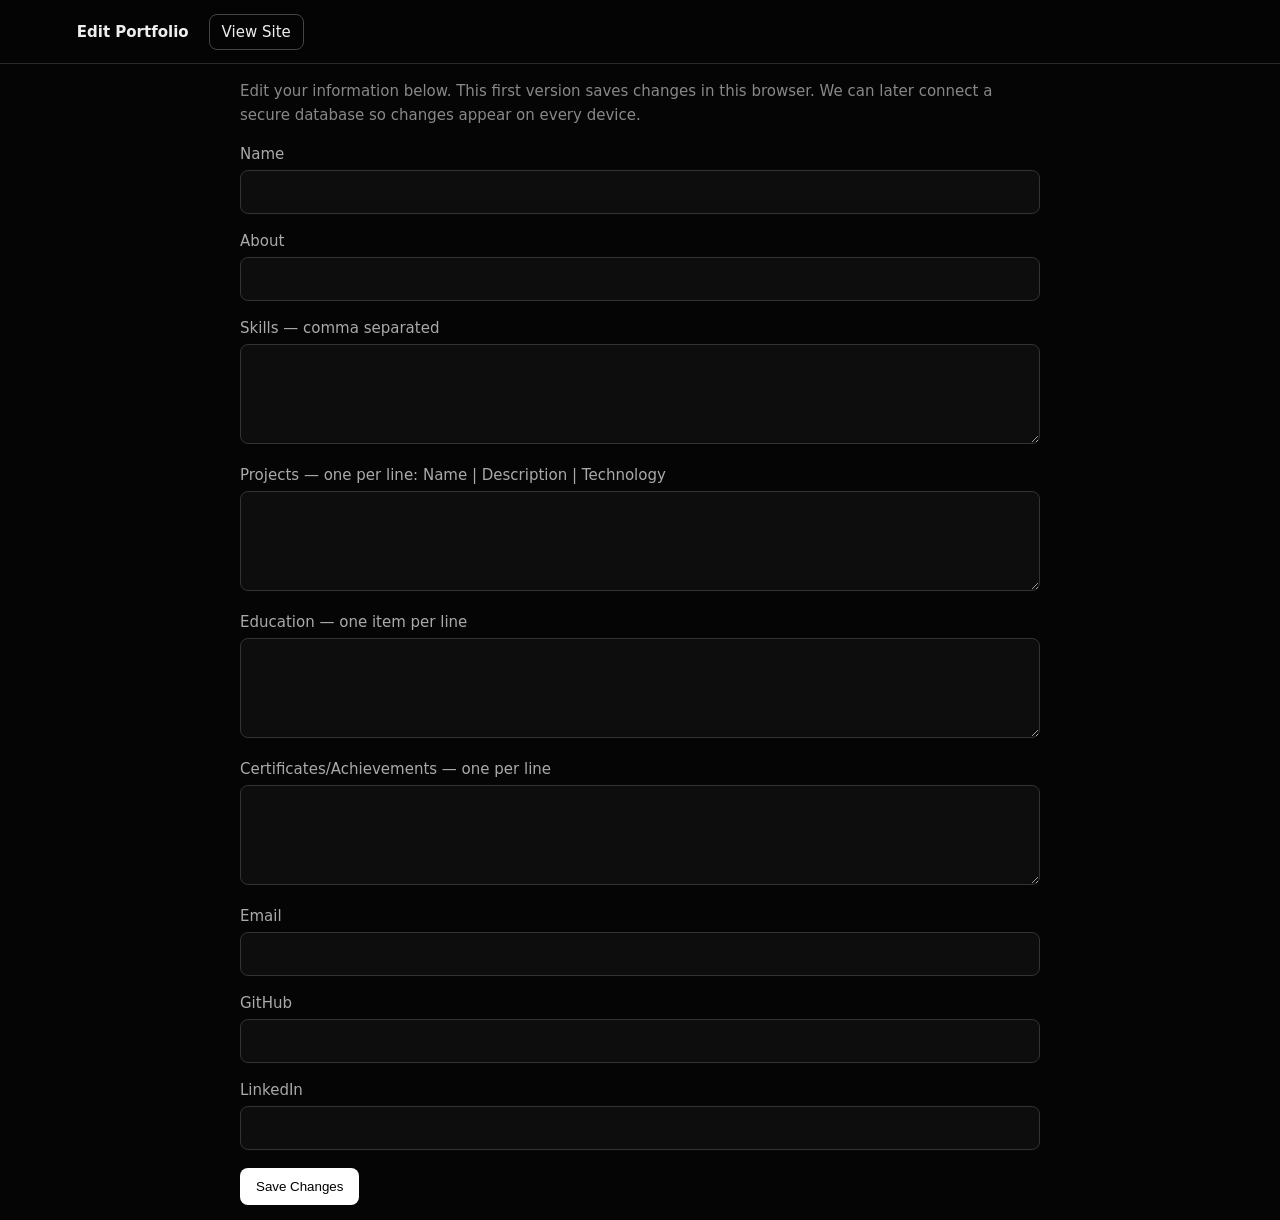
==== admin.html @ 05201a42 "Add files via upload" ====
<!doctype html><html><head><meta name="viewport" content="width=device-width,initial-scale=1"><title>Edit Portfolio</title><link rel="stylesheet" href="style.css"></head><body><header><b>Edit Portfolio</b><a class="edit" href="index.html">View Site</a></header><main class="editor"><p class="note">Edit your information below. This first version saves changes in this browser. We can later connect a secure database so changes appear on every device.</p><label>Name<input id="name"></label><label>About<input id="about"></label><label>Skills — comma separated<textarea id="skills"></textarea></label><label>Projects — one per line: Name | Description | Technology<textarea id="projects"></textarea></label><label>Education — one item per line<textarea id="education"></textarea></label><label>Certificates/Achievements — one per line<textarea id="cert"></textarea></label><label>Email<input id="email"></label><label>GitHub<input id="github"></label><label>LinkedIn<input id="linkedin"></label><button class="btn" onclick="save()">Save Changes</button><p id="saved"></p></main><script src="admin.js"></script></body></html>
---- style.css ----
*{box-sizing:border-box}body{margin:0;background:#050505;color:#eee;font:15px system-ui}a{color:inherit;text-decoration:none}header{height:64px;border-bottom:1px solid #292929;display:flex;align-items:center;gap:20px;padding:0 6%;position:sticky;top:0;background:#050505ee;z-index:2}nav{display:flex;gap:18px;flex:1;justify-content:center}nav a{color:#999}.edit{border:1px solid #444;border-radius:8px;padding:8px 12px}.hero,section{padding:70px 7%;border-bottom:1px solid #242424}.hero{min-height:400px;display:flex;flex-direction:column;justify-content:center}.hero h1{font-size:clamp(42px,7vw,76px);line-height:1;margin:15px 0}.hero p{color:#999;font-size:20px}small{color:#888;letter-spacing:.12em;font-weight:800}.grid{display:grid;grid-template-columns:repeat(auto-fit,minmax(220px,1fr));gap:12px}article{background:#0d0d0d;border:1px solid #292929;border-radius:12px;padding:20px}article p{color:#888}.tags{display:flex;flex-wrap:wrap;gap:8px}.tags span{border:1px solid #333;border-radius:7px;padding:7px 10px;color:#bbb}.btn{display:inline-block;background:#fff;color:#000;border:0;border-radius:8px;padding:11px 16px}.editor{max-width:800px;margin:auto}.editor label{display:block;color:#aaa;margin:18px 0}.editor input,.editor textarea{width:100%;margin-top:7px;padding:12px;border:1px solid #333;border-radius:8px;background:#0d0d0d;color:#fff;font:inherit}.editor textarea{min-height:100px}.note{color:#888;line-height:1.6}footer{text-align:center;color:#666;padding:30px}@media(max-width:750px){nav{display:none}.hero,section{padding-left:6%;padding-right:6%}}
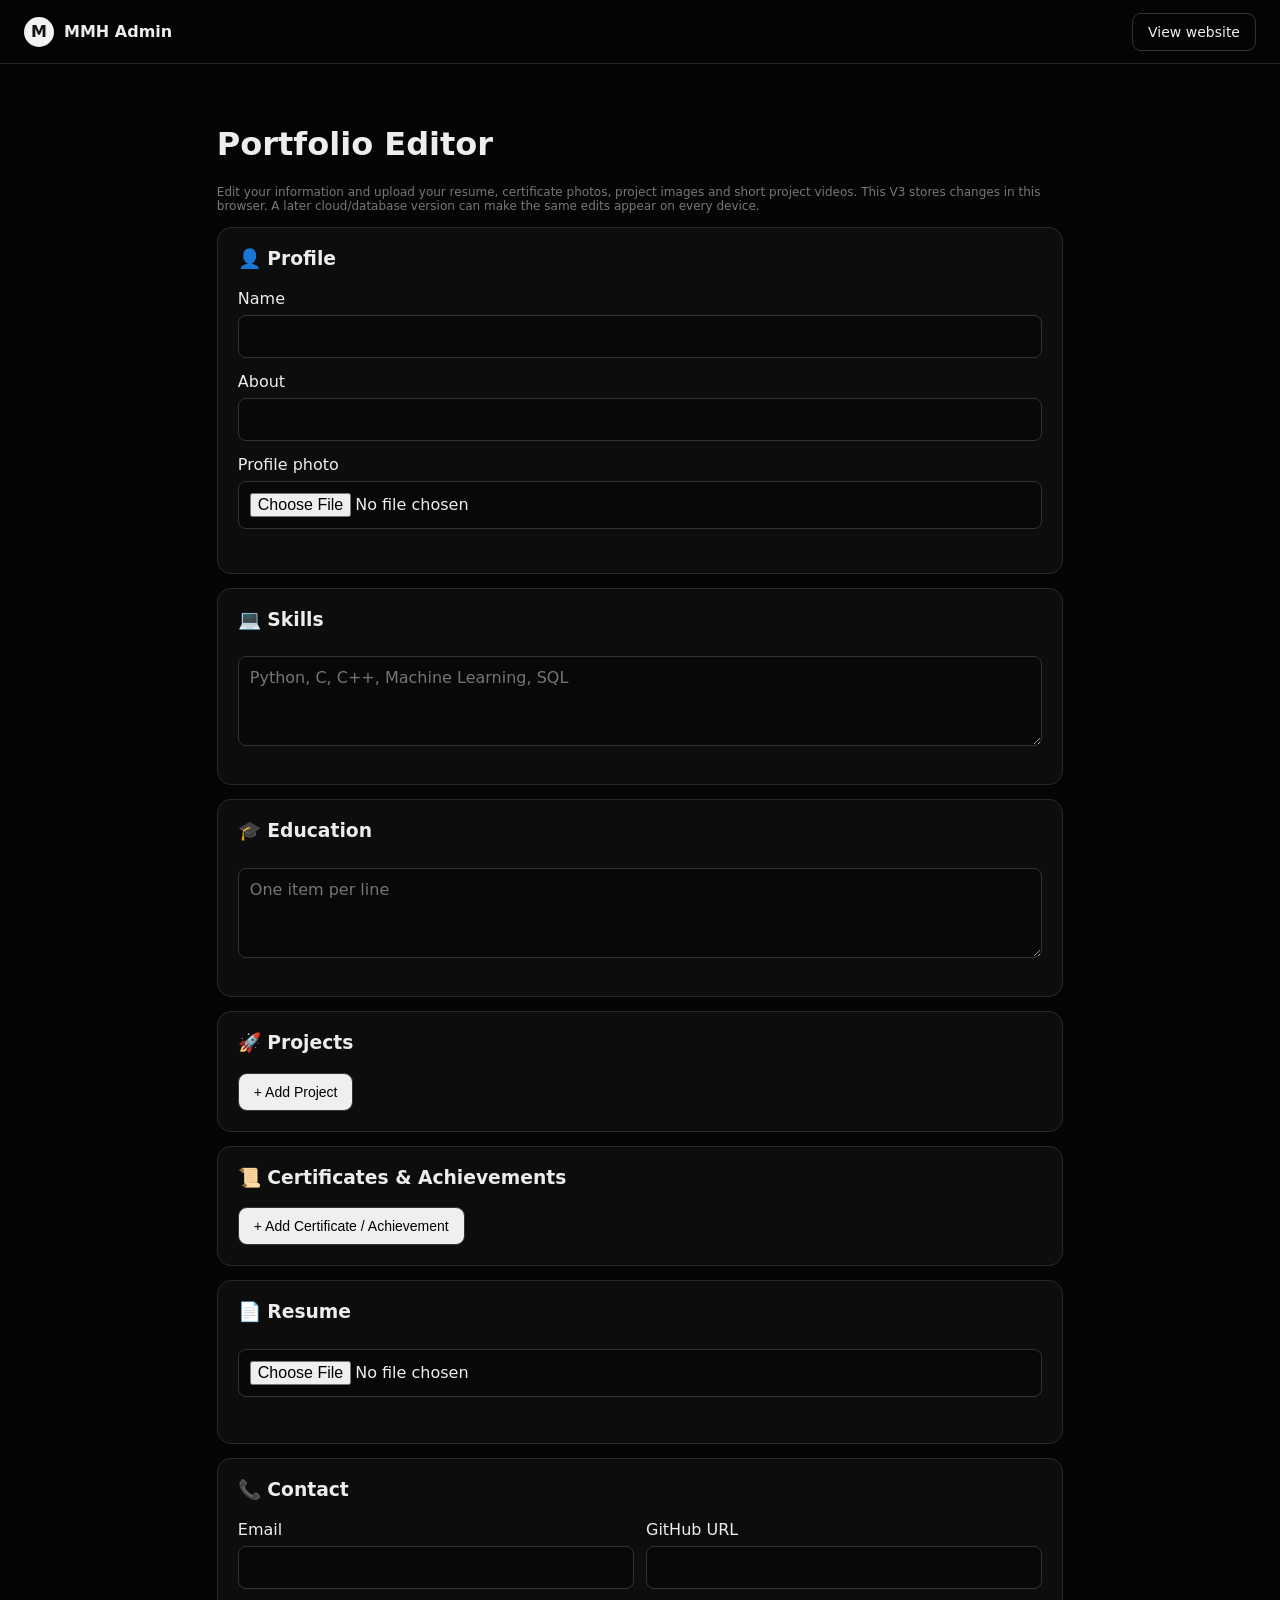
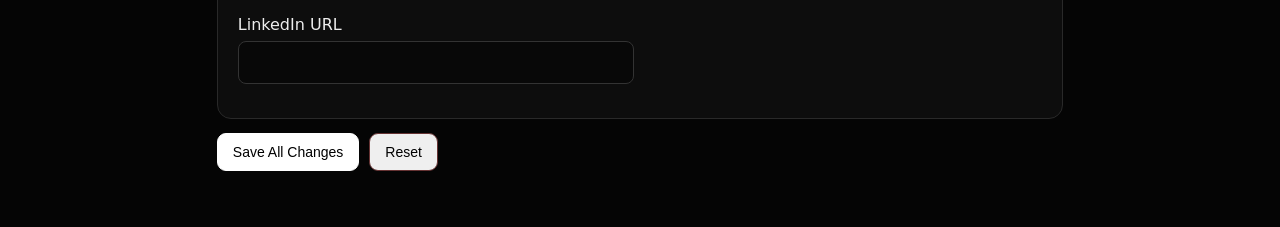
==== commit 30b962d3: "Add files via upload" ====
--- a/admin.html
+++ b/admin.html
@@ -1 +1,40 @@
-<!doctype html><html><head><meta name="viewport" content="width=device-width,initial-scale=1"><title>Edit Portfolio</title><link rel="stylesheet" href="style.css"></head><body><header><b>Edit Portfolio</b><a class="edit" href="index.html">View Site</a></header><main class="editor"><p class="note">Edit your information below. This first version saves changes in this browser. We can later connect a secure database so changes appear on every device.</p><label>Name<input id="name"></label><label>About<input id="about"></label><label>Skills — comma separated<textarea id="skills"></textarea></label><label>Projects — one per line: Name | Description | Technology<textarea id="projects"></textarea></label><label>Education — one item per line<textarea id="education"></textarea></label><label>Certificates/Achievements — one per line<textarea id="cert"></textarea></label><label>Email<input id="email"></label><label>GitHub<input id="github"></label><label>LinkedIn<input id="linkedin"></label><button class="btn" onclick="save()">Save Changes</button><p id="saved"></p></main><script src="admin.js"></script></body></html>+<!doctype html>
+<html lang="en">
+<head>
+<meta charset="utf-8"><meta name="viewport" content="width=device-width,initial-scale=1">
+<title>MMH — Admin Editor</title><link rel="stylesheet" href="style.css">
+<style>
+.admin-wrap{max-width:1000px;margin:auto;padding:40px 6%}.admin-box{border:1px solid #292929;background:#0d0d0d;border-radius:14px;padding:20px;margin:14px 0}
+.admin-box h3{margin-top:0}.admin-box input,.admin-box textarea,.admin-box select{width:100%;margin:7px 0 14px;padding:11px;border:1px solid #333;border-radius:8px;background:#080808;color:#eee;font:inherit}
+.admin-box textarea{min-height:90px}.row{display:grid;grid-template-columns:1fr 1fr;gap:12px}.actions{display:flex;gap:10px;flex-wrap:wrap}.danger{border-color:#633}.preview{max-width:180px;max-height:120px;border-radius:8px;margin:5px 0;display:block}.file-note{font-size:12px;color:#777}.saved{color:#6ee68c}.item{border-top:1px solid #282828;padding-top:15px;margin-top:15px}@media(max-width:700px){.row{grid-template-columns:1fr}}
+</style></head>
+<body>
+<header class="topbar"><div class="brand"><div class="avatar">M</div><strong>MMH Admin</strong></div><div class="top-actions"><a class="button" href="index.html">View website</a></div></header>
+<main class="admin-wrap">
+<h1>Portfolio Editor</h1>
+<p class="file-note">Edit your information and upload your resume, certificate photos, project images and short project videos. This V3 stores changes in this browser. A later cloud/database version can make the same edits appear on every device.</p>
+
+<div class="admin-box"><h3>👤 Profile</h3>
+<label>Name<input id="name"></label><label>About<input id="about"></label>
+<label>Profile photo <input id="profileFile" type="file" accept="image/*"></label><img id="profilePreview" class="preview"></div>
+
+<div class="admin-box"><h3>💻 Skills</h3><textarea id="skills" placeholder="Python, C, C++, Machine Learning, SQL"></textarea></div>
+
+<div class="admin-box"><h3>🎓 Education</h3><textarea id="education" placeholder="One item per line"></textarea></div>
+
+<div class="admin-box"><h3>🚀 Projects</h3>
+<div id="projectEditor"></div><button class="button" onclick="addProject()">+ Add Project</button></div>
+
+<div class="admin-box"><h3>📜 Certificates & Achievements</h3>
+<div id="certEditor"></div><button class="button" onclick="addCert()">+ Add Certificate / Achievement</button></div>
+
+<div class="admin-box"><h3>📄 Resume</h3>
+<input id="resumeFile" type="file" accept="application/pdf"><p id="resumeName" class="file-note"></p></div>
+
+<div class="admin-box"><h3>📞 Contact</h3>
+<div class="row"><label>Email<input id="email"></label><label>GitHub URL<input id="github"></label><label>LinkedIn URL<input id="linkedin"></label></div></div>
+
+<div class="actions"><button class="button primary" onclick="saveAll()">Save All Changes</button><button class="button danger" onclick="resetAll()">Reset</button></div>
+<p id="saved" class="saved"></p>
+</main>
+<script src="admin.js"></script></body></html>
--- a/style.css
+++ b/style.css
@@ -1 +1 @@
-*{box-sizing:border-box}body{margin:0;background:#050505;color:#eee;font:15px system-ui}a{color:inherit;text-decoration:none}header{height:64px;border-bottom:1px solid #292929;display:flex;align-items:center;gap:20px;padding:0 6%;position:sticky;top:0;background:#050505ee;z-index:2}nav{display:flex;gap:18px;flex:1;justify-content:center}nav a{color:#999}.edit{border:1px solid #444;border-radius:8px;padding:8px 12px}.hero,section{padding:70px 7%;border-bottom:1px solid #242424}.hero{min-height:400px;display:flex;flex-direction:column;justify-content:center}.hero h1{font-size:clamp(42px,7vw,76px);line-height:1;margin:15px 0}.hero p{color:#999;font-size:20px}small{color:#888;letter-spacing:.12em;font-weight:800}.grid{display:grid;grid-template-columns:repeat(auto-fit,minmax(220px,1fr));gap:12px}article{background:#0d0d0d;border:1px solid #292929;border-radius:12px;padding:20px}article p{color:#888}.tags{display:flex;flex-wrap:wrap;gap:8px}.tags span{border:1px solid #333;border-radius:7px;padding:7px 10px;color:#bbb}.btn{display:inline-block;background:#fff;color:#000;border:0;border-radius:8px;padding:11px 16px}.editor{max-width:800px;margin:auto}.editor label{display:block;color:#aaa;margin:18px 0}.editor input,.editor textarea{width:100%;margin-top:7px;padding:12px;border:1px solid #333;border-radius:8px;background:#0d0d0d;color:#fff;font:inherit}.editor textarea{min-height:100px}.note{color:#888;line-height:1.6}footer{text-align:center;color:#666;padding:30px}@media(max-width:750px){nav{display:none}.hero,section{padding-left:6%;padding-right:6%}}+*{box-sizing:border-box}html{scroll-behavior:smooth}body{margin:0;background:#050505;color:#ededed;font-family:Inter,ui-sans-serif,system-ui,-apple-system,BlinkMacSystemFont,"Segoe UI",sans-serif}a{color:inherit;text-decoration:none}.topbar{height:64px;border-bottom:1px solid #242424;display:flex;align-items:center;justify-content:space-between;padding:0 24px;position:sticky;top:0;background:rgba(5,5,5,.92);backdrop-filter:blur(14px);z-index:20}.brand,.profile-mini,.top-actions{display:flex;align-items:center}.brand{gap:10px}.avatar{width:30px;height:30px;border-radius:50%;display:grid;place-items:center;background:#f2f2f2;color:#111;font-weight:900}.avatar.large{width:38px;height:38px}.chevron{color:#888}.top-actions{gap:14px}.top-icon{width:34px;height:34px;border:1px solid #303030;border-radius:9px;display:grid;place-items:center;color:#aaa}.layout{display:grid;grid-template-columns:230px minmax(0,1fr);max-width:1500px;margin:auto}.sidebar{border-right:1px solid #242424;min-height:calc(100vh - 64px);padding:24px 14px;position:sticky;top:64px;height:calc(100vh - 64px);display:flex;flex-direction:column}.profile-mini{gap:11px;padding:10px 12px 22px}.profile-mini span{display:block;color:#777;font-size:12px;margin-top:2px}.sidebar nav{display:grid;gap:3px}.sidebar nav a,.side-bottom a{padding:10px 12px;border-radius:8px;color:#999;font-size:14px}.sidebar nav a:hover,.sidebar nav .active{background:#171717;color:#fff}.side-bottom{margin-top:auto;border-top:1px solid #222;padding-top:14px;display:grid}.hero{min-height:470px;padding:80px 7%;display:flex;justify-content:space-between;align-items:flex-end;border-bottom:1px solid #242424;background:radial-gradient(circle at 80% 20%,#171717 0,transparent 35%)}.pill,.muted-label{font-size:11px;letter-spacing:.14em;color:#888;font-weight:800}.hero h1{font-size:clamp(42px,6vw,76px);line-height:.98;letter-spacing:-.055em;margin:16px 0;max-width:850px}.hero-text{font-size:18px;color:#999;max-width:650px;line-height:1.6}.hero-buttons{display:flex;gap:10px;margin-top:28px}.button{display:inline-block;border:1px solid #333;border-radius:9px;padding:10px 15px;font-size:14px}.button.primary{background:#fff;color:#000;border-color:#fff}.status-card{display:flex;gap:10px;align-items:center;border:1px solid #292929;background:#0e0e0e;border-radius:10px;padding:14px;min-width:250px}.status-dot{width:8px;height:8px;border-radius:50%;background:#5ee68b}.status-card small{display:block;color:#777;margin-top:3px}.dashboard,.section{padding:64px 7%;border-bottom:1px solid #242424}.section-head{display:flex;justify-content:space-between;align-items:end;margin-bottom:20px}.section-head a{color:#aaa;font-size:13px}.section h2,.dashboard h2{font-size:28px;margin:8px 0 24px;letter-spacing:-.025em}.cards{display:grid;grid-template-columns:repeat(3,1fr);gap:12px}.card,.info-card,.empty-card,.contact-item{border:1px solid #292929;background:#0d0d0d;border-radius:12px}.card{padding:20px;min-height:190px}.card:hover,.info-card:hover,.contact-item:hover{border-color:#444}.card-icon{width:40px;height:40px;border:1px solid #333;border-radius:9px;display:grid;place-items:center;font-weight:800;margin-bottom:30px;color:#bbb}.card h3{margin:0 0 8px;font-size:16px}.card p,.info-card p{color:#858585;font-size:14px}.tag{display:inline-block;font-size:11px;color:#aaa;border:1px solid #2d2d2d;border-radius:5px;padding:3px 7px;margin:8px 5px 0 0}.skill-grid{display:grid;grid-template-columns:repeat(2,1fr);gap:12px}.info-card{padding:20px}.wide{max-width:800px}.empty-card{padding:35px;color:#777}.resume-row{display:flex;justify-content:space-between;align-items:center}.contact-grid{display:grid;grid-template-columns:repeat(3,1fr);gap:12px}.contact-item{padding:20px}.contact-item span{display:block;color:#777;font-size:12px;margin-bottom:8px}.contact-item b{font-size:14px}code{color:#bbb}footer{padding:30px 7%;color:#666;font-size:12px;text-align:center}@media(max-width:850px){.layout{display:block}.sidebar{display:none}.hero{min-height:500px;padding:60px 6%;display:block}.status-card{margin-top:45px}.dashboard,.section{padding:50px 6%}.cards,.contact-grid{grid-template-columns:1fr}.skill-grid{grid-template-columns:1fr}.hero h1{font-size:48px}.topbar{padding:0 16px}}
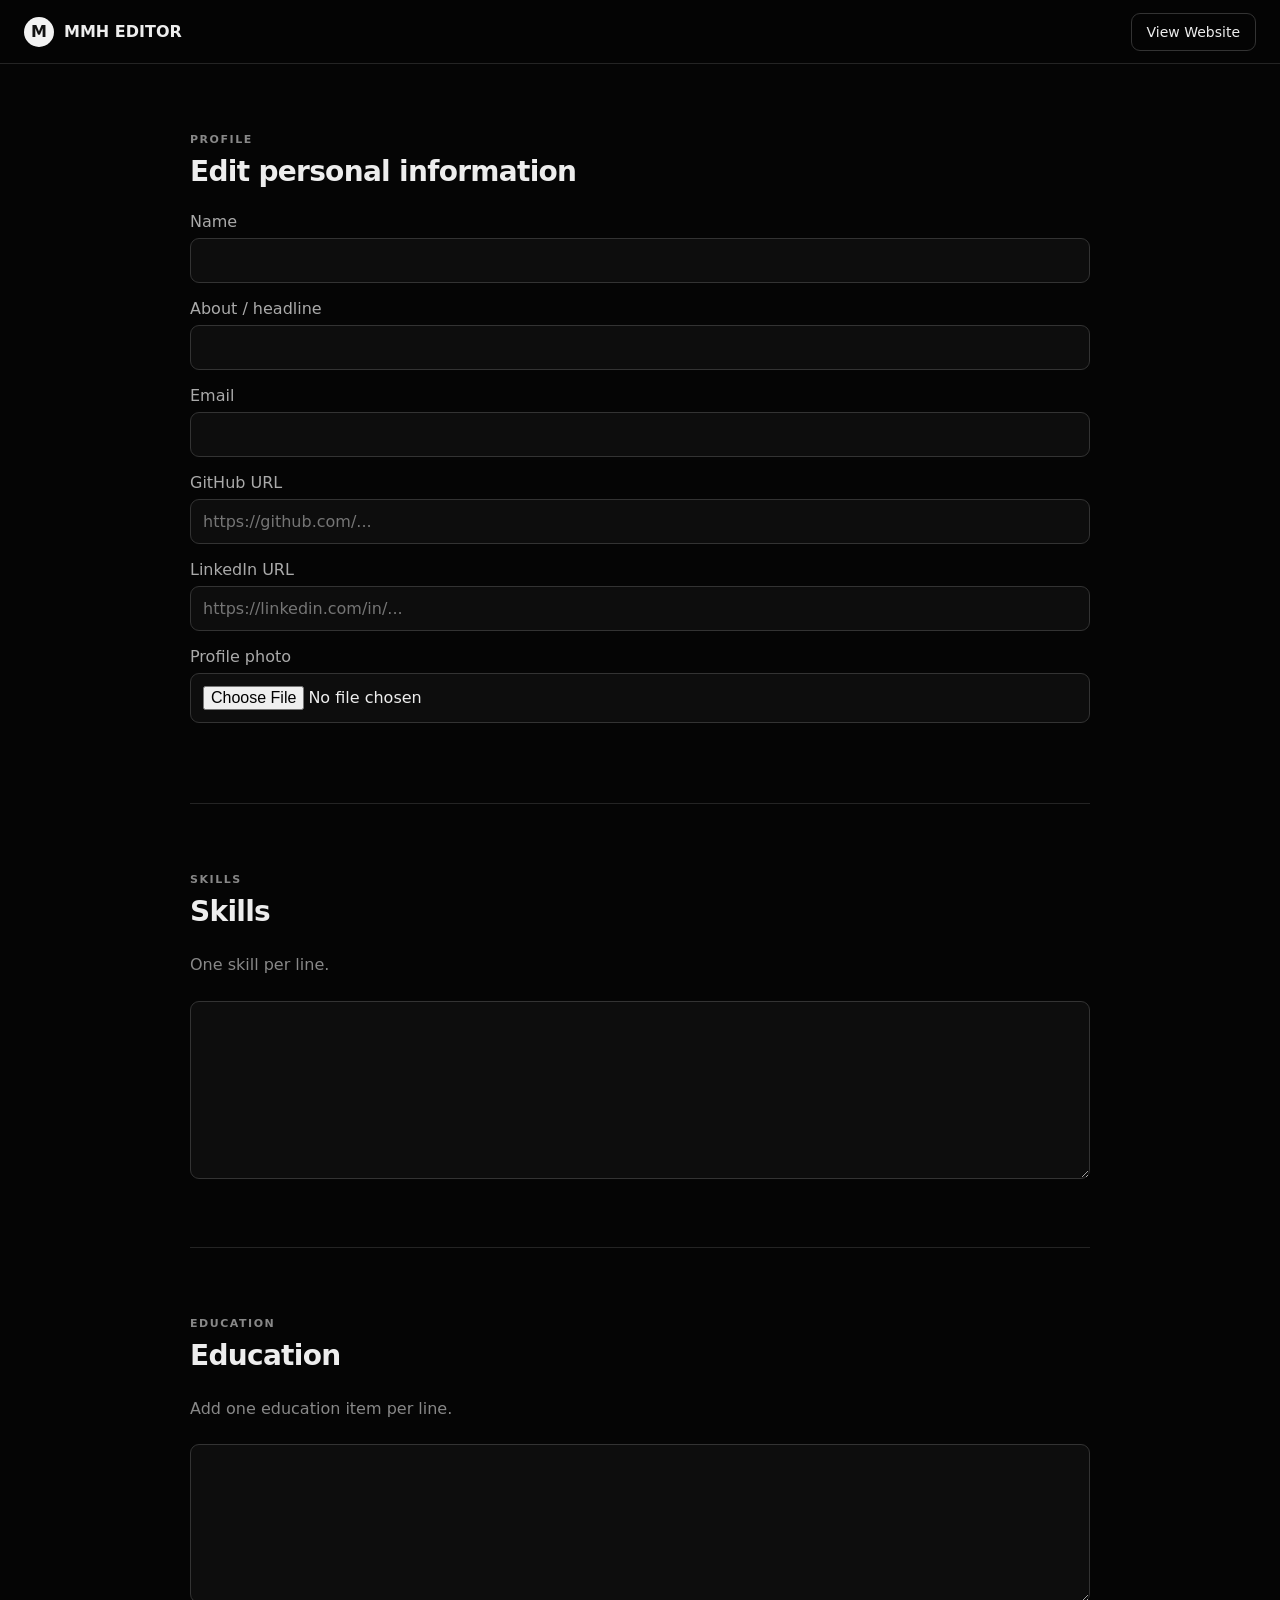
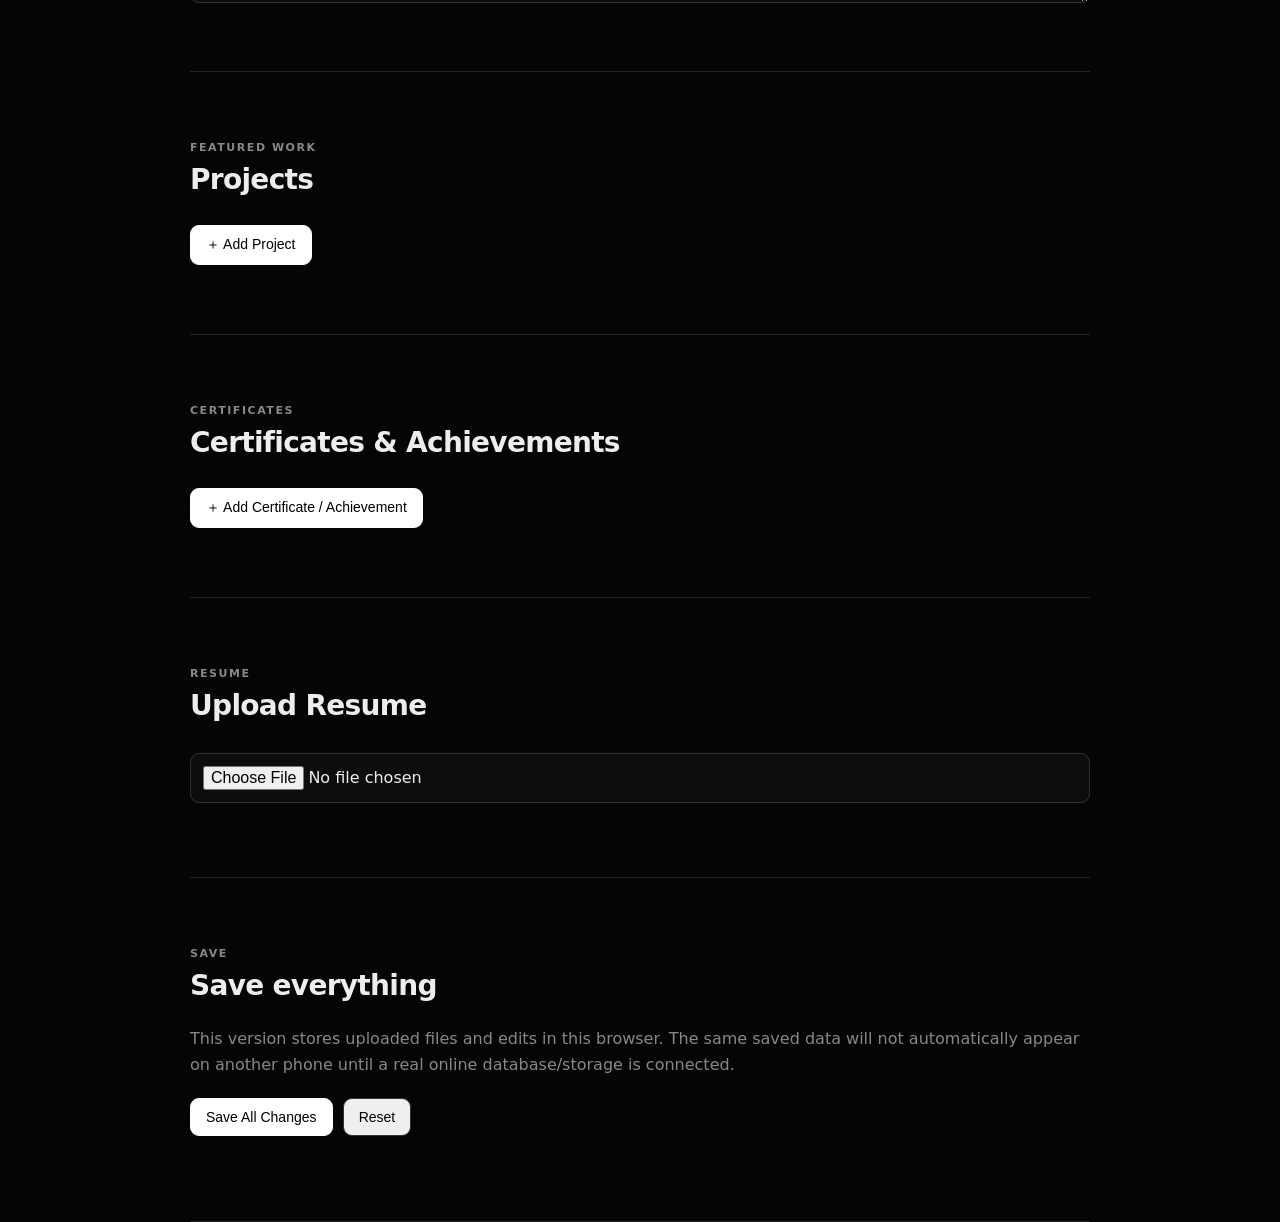
==== commit 46a5c269: "Add files via upload" ====
--- a/admin.html
+++ b/admin.html
@@ -1,40 +1,21 @@
-<!doctype html>
-<html lang="en">
-<head>
-<meta charset="utf-8"><meta name="viewport" content="width=device-width,initial-scale=1">
-<title>MMH — Admin Editor</title><link rel="stylesheet" href="style.css">
-<style>
-.admin-wrap{max-width:1000px;margin:auto;padding:40px 6%}.admin-box{border:1px solid #292929;background:#0d0d0d;border-radius:14px;padding:20px;margin:14px 0}
-.admin-box h3{margin-top:0}.admin-box input,.admin-box textarea,.admin-box select{width:100%;margin:7px 0 14px;padding:11px;border:1px solid #333;border-radius:8px;background:#080808;color:#eee;font:inherit}
-.admin-box textarea{min-height:90px}.row{display:grid;grid-template-columns:1fr 1fr;gap:12px}.actions{display:flex;gap:10px;flex-wrap:wrap}.danger{border-color:#633}.preview{max-width:180px;max-height:120px;border-radius:8px;margin:5px 0;display:block}.file-note{font-size:12px;color:#777}.saved{color:#6ee68c}.item{border-top:1px solid #282828;padding-top:15px;margin-top:15px}@media(max-width:700px){.row{grid-template-columns:1fr}}
-</style></head>
-<body>
-<header class="topbar"><div class="brand"><div class="avatar">M</div><strong>MMH Admin</strong></div><div class="top-actions"><a class="button" href="index.html">View website</a></div></header>
-<main class="admin-wrap">
-<h1>Portfolio Editor</h1>
-<p class="file-note">Edit your information and upload your resume, certificate photos, project images and short project videos. This V3 stores changes in this browser. A later cloud/database version can make the same edits appear on every device.</p>
+<!DOCTYPE html>
+<html lang="en"><head><meta charset="UTF-8"><meta name="viewport" content="width=device-width,initial-scale=1.0"><title>Edit Portfolio — MMH</title><link rel="stylesheet" href="style.css"></head>
+<body><header class="topbar"><div class="brand"><div class="avatar">M</div><strong>MMH EDITOR</strong></div><div class="top-actions"><a href="index.html" class="button">View Website</a></div></header>
+<main class="editor">
+<section class="section"><span class="muted-label">PROFILE</span><h2>Edit personal information</h2>
+<label>Name<input id="name"></label><label>About / headline<input id="about"></label><label>Email<input id="email" type="email"></label><label>GitHub URL<input id="github" placeholder="https://github.com/..."></label><label>LinkedIn URL<input id="linkedin" placeholder="https://linkedin.com/in/..."></label>
+<label>Profile photo <input id="profileFile" type="file" accept="image/*"></label><div id="profilePreview" class="upload-preview"></div></section>
 
-<div class="admin-box"><h3>👤 Profile</h3>
-<label>Name<input id="name"></label><label>About<input id="about"></label>
-<label>Profile photo <input id="profileFile" type="file" accept="image/*"></label><img id="profilePreview" class="preview"></div>
+<section class="section"><span class="muted-label">SKILLS</span><h2>Skills</h2><p class="note">One skill per line.</p><textarea id="skills" rows="8"></textarea></section>
 
-<div class="admin-box"><h3>💻 Skills</h3><textarea id="skills" placeholder="Python, C, C++, Machine Learning, SQL"></textarea></div>
+<section class="section"><span class="muted-label">EDUCATION</span><h2>Education</h2><p class="note">Add one education item per line.</p><textarea id="education" rows="7"></textarea></section>
 
-<div class="admin-box"><h3>🎓 Education</h3><textarea id="education" placeholder="One item per line"></textarea></div>
+<section class="section"><span class="muted-label">FEATURED WORK</span><h2>Projects</h2><div id="projectEditor"></div><button class="button primary" type="button" onclick="addProject()">＋ Add Project</button></section>
 
-<div class="admin-box"><h3>🚀 Projects</h3>
-<div id="projectEditor"></div><button class="button" onclick="addProject()">+ Add Project</button></div>
+<section class="section"><span class="muted-label">CERTIFICATES</span><h2>Certificates & Achievements</h2><div id="certEditor"></div><button class="button primary" type="button" onclick="addCert()">＋ Add Certificate / Achievement</button></section>
 
-<div class="admin-box"><h3>📜 Certificates & Achievements</h3>
-<div id="certEditor"></div><button class="button" onclick="addCert()">+ Add Certificate / Achievement</button></div>
+<section class="section"><span class="muted-label">RESUME</span><h2>Upload Resume</h2><input id="resumeFile" type="file" accept=".pdf,application/pdf"><div id="resumePreview" class="upload-preview"></div></section>
 
-<div class="admin-box"><h3>📄 Resume</h3>
-<input id="resumeFile" type="file" accept="application/pdf"><p id="resumeName" class="file-note"></p></div>
-
-<div class="admin-box"><h3>📞 Contact</h3>
-<div class="row"><label>Email<input id="email"></label><label>GitHub URL<input id="github"></label><label>LinkedIn URL<input id="linkedin"></label></div></div>
-
-<div class="actions"><button class="button primary" onclick="saveAll()">Save All Changes</button><button class="button danger" onclick="resetAll()">Reset</button></div>
-<p id="saved" class="saved"></p>
-</main>
-<script src="admin.js"></script></body></html>+<section class="section"><span class="muted-label">SAVE</span><h2>Save everything</h2><p class="note">This version stores uploaded files and edits in this browser. The same saved data will not automatically appear on another phone until a real online database/storage is connected.</p>
+<button class="button primary" type="button" onclick="saveAll()">Save All Changes</button> <button class="button" type="button" onclick="clearAll()">Reset</button><p id="saved"></p></section>
+</main><script src="admin.js"></script></body></html>
--- a/style.css
+++ b/style.css
@@ -1 +1,3 @@
 *{box-sizing:border-box}html{scroll-behavior:smooth}body{margin:0;background:#050505;color:#ededed;font-family:Inter,ui-sans-serif,system-ui,-apple-system,BlinkMacSystemFont,"Segoe UI",sans-serif}a{color:inherit;text-decoration:none}.topbar{height:64px;border-bottom:1px solid #242424;display:flex;align-items:center;justify-content:space-between;padding:0 24px;position:sticky;top:0;background:rgba(5,5,5,.92);backdrop-filter:blur(14px);z-index:20}.brand,.profile-mini,.top-actions{display:flex;align-items:center}.brand{gap:10px}.avatar{width:30px;height:30px;border-radius:50%;display:grid;place-items:center;background:#f2f2f2;color:#111;font-weight:900}.avatar.large{width:38px;height:38px}.chevron{color:#888}.top-actions{gap:14px}.top-icon{width:34px;height:34px;border:1px solid #303030;border-radius:9px;display:grid;place-items:center;color:#aaa}.layout{display:grid;grid-template-columns:230px minmax(0,1fr);max-width:1500px;margin:auto}.sidebar{border-right:1px solid #242424;min-height:calc(100vh - 64px);padding:24px 14px;position:sticky;top:64px;height:calc(100vh - 64px);display:flex;flex-direction:column}.profile-mini{gap:11px;padding:10px 12px 22px}.profile-mini span{display:block;color:#777;font-size:12px;margin-top:2px}.sidebar nav{display:grid;gap:3px}.sidebar nav a,.side-bottom a{padding:10px 12px;border-radius:8px;color:#999;font-size:14px}.sidebar nav a:hover,.sidebar nav .active{background:#171717;color:#fff}.side-bottom{margin-top:auto;border-top:1px solid #222;padding-top:14px;display:grid}.hero{min-height:470px;padding:80px 7%;display:flex;justify-content:space-between;align-items:flex-end;border-bottom:1px solid #242424;background:radial-gradient(circle at 80% 20%,#171717 0,transparent 35%)}.pill,.muted-label{font-size:11px;letter-spacing:.14em;color:#888;font-weight:800}.hero h1{font-size:clamp(42px,6vw,76px);line-height:.98;letter-spacing:-.055em;margin:16px 0;max-width:850px}.hero-text{font-size:18px;color:#999;max-width:650px;line-height:1.6}.hero-buttons{display:flex;gap:10px;margin-top:28px}.button{display:inline-block;border:1px solid #333;border-radius:9px;padding:10px 15px;font-size:14px}.button.primary{background:#fff;color:#000;border-color:#fff}.status-card{display:flex;gap:10px;align-items:center;border:1px solid #292929;background:#0e0e0e;border-radius:10px;padding:14px;min-width:250px}.status-dot{width:8px;height:8px;border-radius:50%;background:#5ee68b}.status-card small{display:block;color:#777;margin-top:3px}.dashboard,.section{padding:64px 7%;border-bottom:1px solid #242424}.section-head{display:flex;justify-content:space-between;align-items:end;margin-bottom:20px}.section-head a{color:#aaa;font-size:13px}.section h2,.dashboard h2{font-size:28px;margin:8px 0 24px;letter-spacing:-.025em}.cards{display:grid;grid-template-columns:repeat(3,1fr);gap:12px}.card,.info-card,.empty-card,.contact-item{border:1px solid #292929;background:#0d0d0d;border-radius:12px}.card{padding:20px;min-height:190px}.card:hover,.info-card:hover,.contact-item:hover{border-color:#444}.card-icon{width:40px;height:40px;border:1px solid #333;border-radius:9px;display:grid;place-items:center;font-weight:800;margin-bottom:30px;color:#bbb}.card h3{margin:0 0 8px;font-size:16px}.card p,.info-card p{color:#858585;font-size:14px}.tag{display:inline-block;font-size:11px;color:#aaa;border:1px solid #2d2d2d;border-radius:5px;padding:3px 7px;margin:8px 5px 0 0}.skill-grid{display:grid;grid-template-columns:repeat(2,1fr);gap:12px}.info-card{padding:20px}.wide{max-width:800px}.empty-card{padding:35px;color:#777}.resume-row{display:flex;justify-content:space-between;align-items:center}.contact-grid{display:grid;grid-template-columns:repeat(3,1fr);gap:12px}.contact-item{padding:20px}.contact-item span{display:block;color:#777;font-size:12px;margin-bottom:8px}.contact-item b{font-size:14px}code{color:#bbb}footer{padding:30px 7%;color:#666;font-size:12px;text-align:center}@media(max-width:850px){.layout{display:block}.sidebar{display:none}.hero{min-height:500px;padding:60px 6%;display:block}.status-card{margin-top:45px}.dashboard,.section{padding:50px 6%}.cards,.contact-grid{grid-template-columns:1fr}.skill-grid{grid-template-columns:1fr}.hero h1{font-size:48px}.topbar{padding:0 16px}}
+
+.editor{max-width:900px;margin:auto}.editor label{display:block;color:#aaa;margin:16px 0}.editor input,.editor textarea{width:100%;margin-top:7px;padding:12px;background:#0d0d0d;color:#eee;border:1px solid #333;border-radius:9px;font:inherit}.editor textarea{resize:vertical}.note{color:#888;line-height:1.6}.editor-card{border:1px solid #292929;background:#0d0d0d;border-radius:12px;padding:18px;margin:14px 0}.danger{margin-top:8px;color:#fff}.upload-preview{margin-top:10px}.upload-preview img,.upload-preview video,.project-media{max-width:100%;max-height:260px;border-radius:10px;border:1px solid #292929}.editor .section{padding-left:0;padding-right:0}.editor .button{cursor:pointer;margin:5px 5px 5px 0}
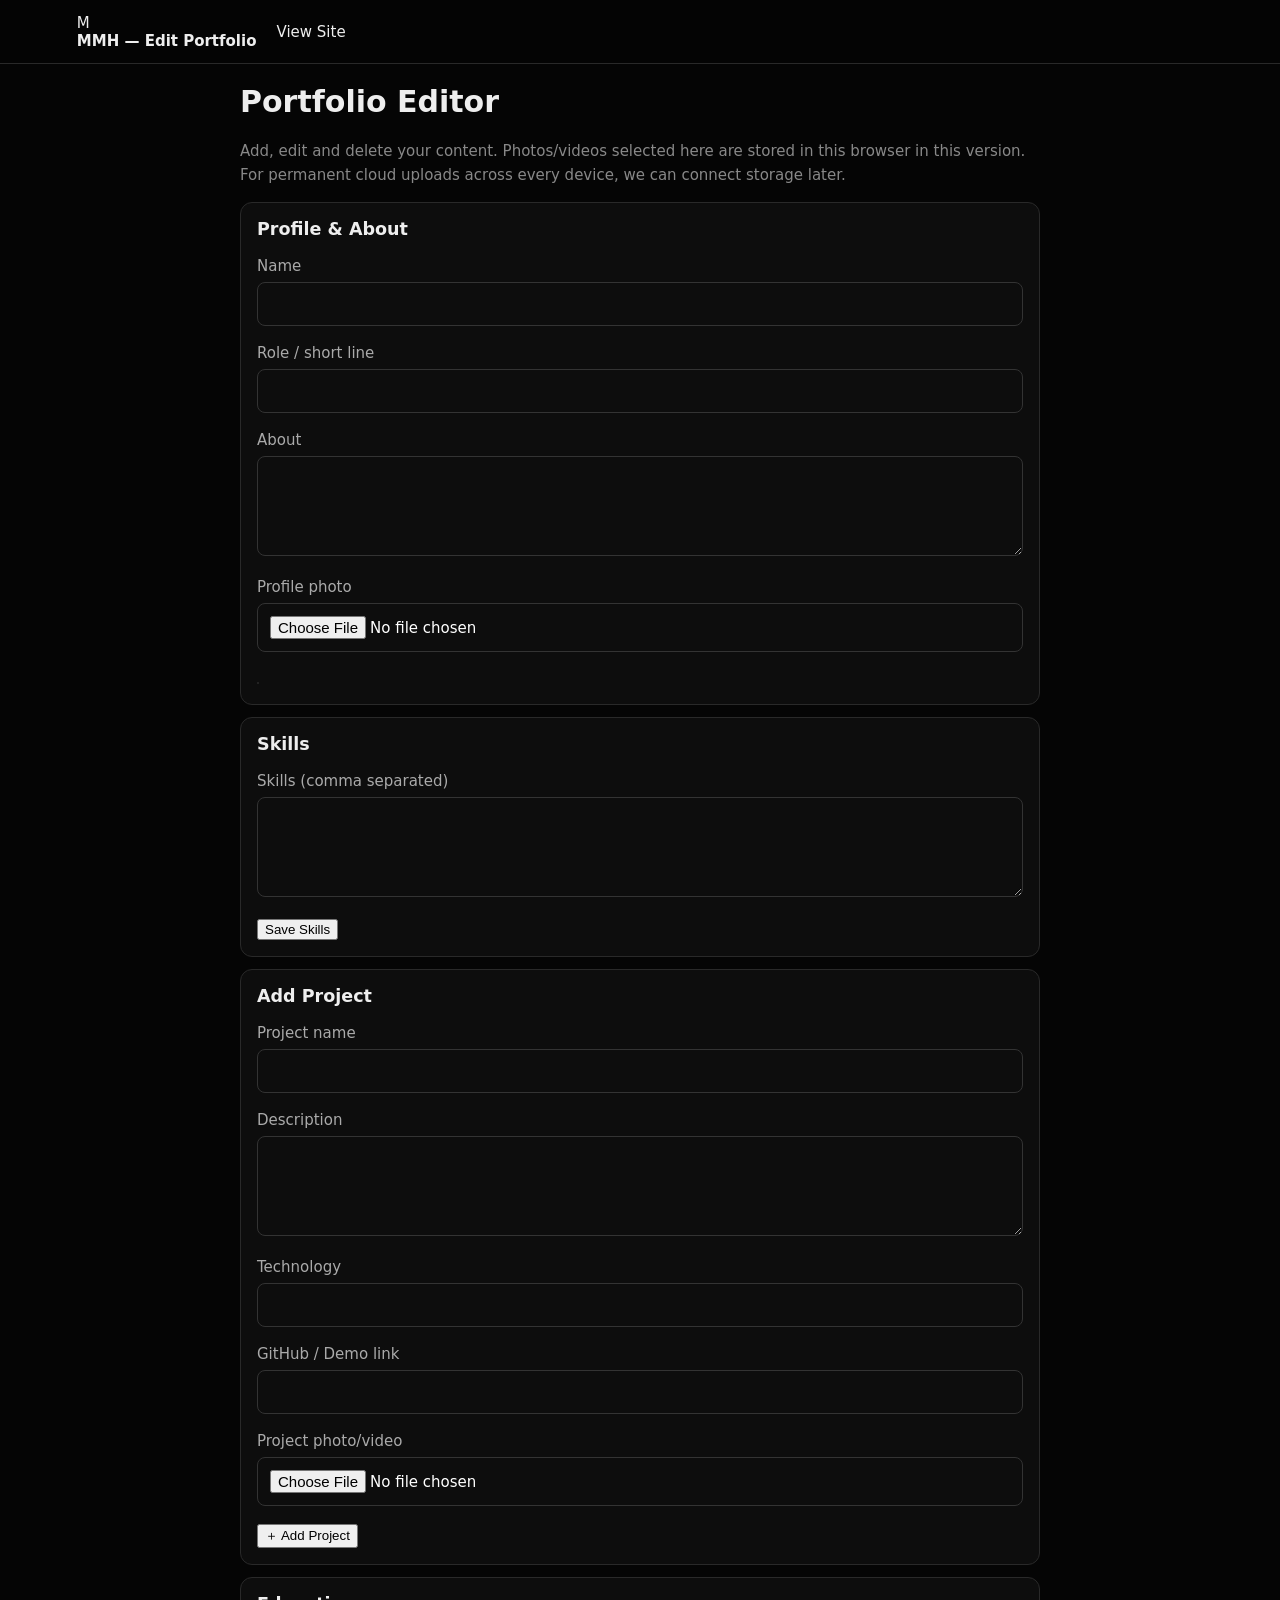
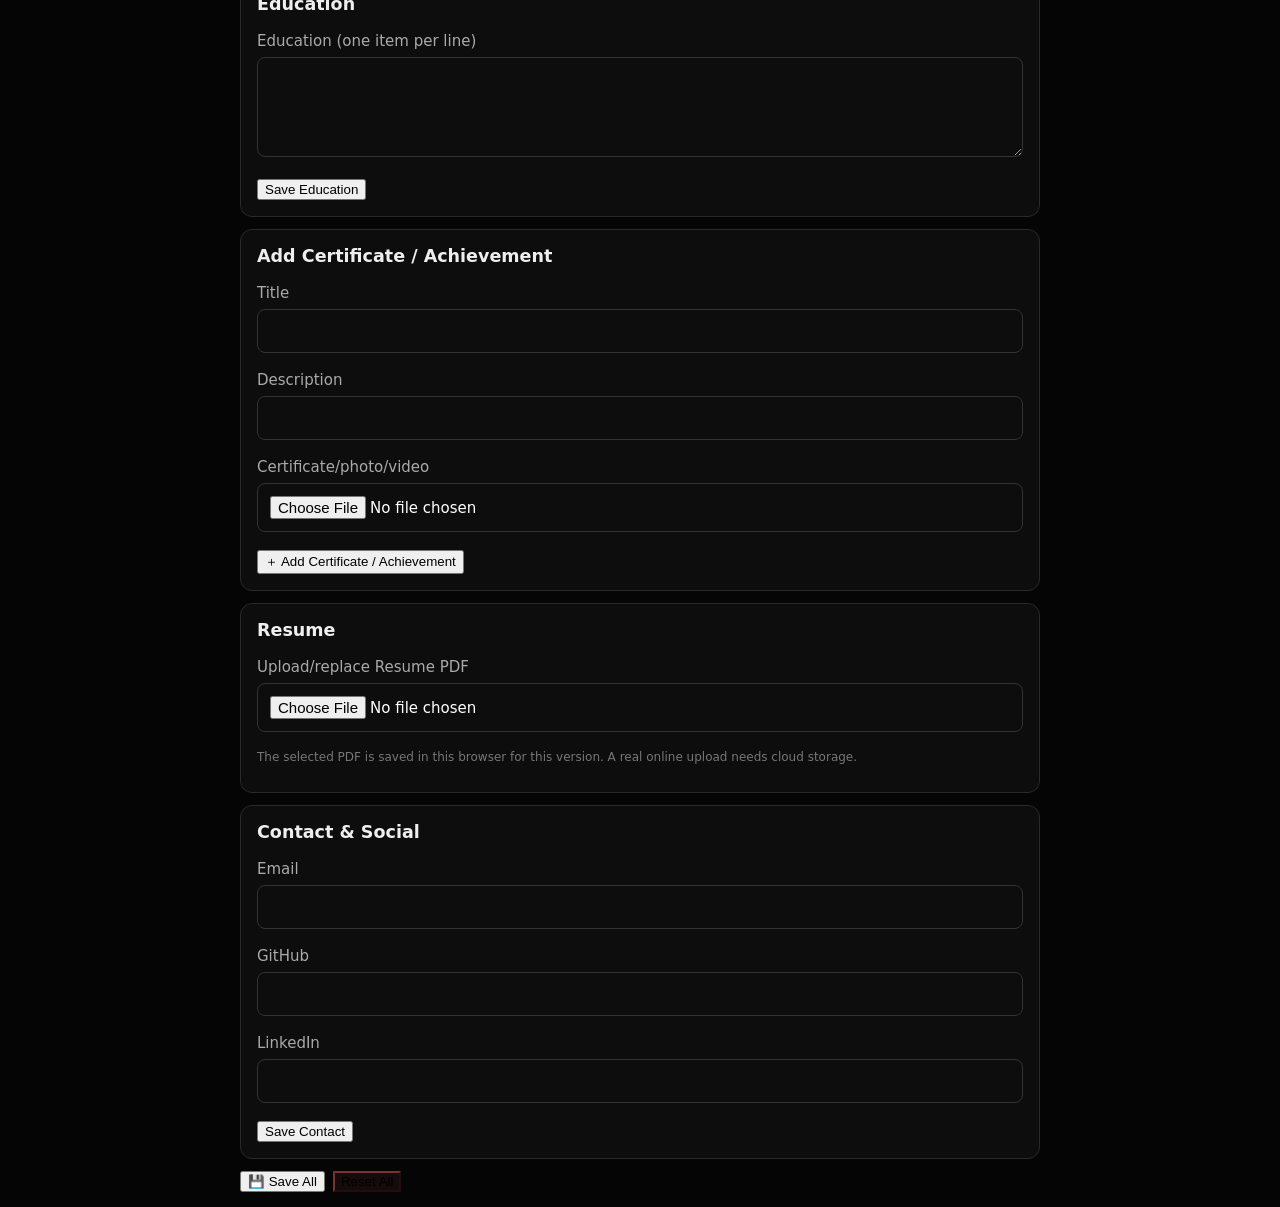
==== commit 1815d853: "Add files via upload" ====
--- a/admin.html
+++ b/admin.html
@@ -1,21 +1,13 @@
-<!DOCTYPE html>
-<html lang="en"><head><meta charset="UTF-8"><meta name="viewport" content="width=device-width,initial-scale=1.0"><title>Edit Portfolio — MMH</title><link rel="stylesheet" href="style.css"></head>
-<body><header class="topbar"><div class="brand"><div class="avatar">M</div><strong>MMH EDITOR</strong></div><div class="top-actions"><a href="index.html" class="button">View Website</a></div></header>
-<main class="editor">
-<section class="section"><span class="muted-label">PROFILE</span><h2>Edit personal information</h2>
-<label>Name<input id="name"></label><label>About / headline<input id="about"></label><label>Email<input id="email" type="email"></label><label>GitHub URL<input id="github" placeholder="https://github.com/..."></label><label>LinkedIn URL<input id="linkedin" placeholder="https://linkedin.com/in/..."></label>
-<label>Profile photo <input id="profileFile" type="file" accept="image/*"></label><div id="profilePreview" class="upload-preview"></div></section>
-
-<section class="section"><span class="muted-label">SKILLS</span><h2>Skills</h2><p class="note">One skill per line.</p><textarea id="skills" rows="8"></textarea></section>
-
-<section class="section"><span class="muted-label">EDUCATION</span><h2>Education</h2><p class="note">Add one education item per line.</p><textarea id="education" rows="7"></textarea></section>
-
-<section class="section"><span class="muted-label">FEATURED WORK</span><h2>Projects</h2><div id="projectEditor"></div><button class="button primary" type="button" onclick="addProject()">＋ Add Project</button></section>
-
-<section class="section"><span class="muted-label">CERTIFICATES</span><h2>Certificates & Achievements</h2><div id="certEditor"></div><button class="button primary" type="button" onclick="addCert()">＋ Add Certificate / Achievement</button></section>
-
-<section class="section"><span class="muted-label">RESUME</span><h2>Upload Resume</h2><input id="resumeFile" type="file" accept=".pdf,application/pdf"><div id="resumePreview" class="upload-preview"></div></section>
-
-<section class="section"><span class="muted-label">SAVE</span><h2>Save everything</h2><p class="note">This version stores uploaded files and edits in this browser. The same saved data will not automatically appear on another phone until a real online database/storage is connected.</p>
-<button class="button primary" type="button" onclick="saveAll()">Save All Changes</button> <button class="button" type="button" onclick="clearAll()">Reset</button><p id="saved"></p></section>
+<!doctype html><html><head><meta name="viewport" content="width=device-width,initial-scale=1"><title>Edit Portfolio — MMH</title><link rel="stylesheet" href="style.css"></head><body>
+<header class="topbar"><div class="brand"><div class="avatar">M</div><strong>MMH — Edit Portfolio</strong></div><div class="top-actions"><a class="button" href="index.html">View Site</a></div></header>
+<main class="editor section">
+<h1>Portfolio Editor</h1><p class="note">Add, edit and delete your content. Photos/videos selected here are stored in this browser in this version. For permanent cloud uploads across every device, we can connect storage later.</p>
+<div class="item"><h3>Profile & About</h3><label>Name<input id="name"></label><label>Role / short line<input id="role"></label><label>About<textarea id="about"></textarea></label><label>Profile photo<input id="photo" type="file" accept="image/*"></label><img id="photoPreview" class="media-preview"></div>
+<div class="item"><h3>Skills</h3><label>Skills (comma separated)<textarea id="skills"></textarea></label><button class="button" onclick="save()">Save Skills</button></div>
+<div class="item"><h3>Add Project</h3><label>Project name<input id="pname"></label><label>Description<textarea id="pdesc"></textarea></label><label>Technology<input id="ptech"></label><label>GitHub / Demo link<input id="plink"></label><label>Project photo/video<input id="pmedia" type="file" accept="image/*,video/*"></label><button class="button primary" onclick="addProject()">＋ Add Project</button><div id="projectItems"></div></div>
+<div class="item"><h3>Education</h3><label>Education (one item per line)<textarea id="education"></textarea></label><button class="button" onclick="save()">Save Education</button></div>
+<div class="item"><h3>Add Certificate / Achievement</h3><label>Title<input id="cname"></label><label>Description<input id="cdesc"></label><label>Certificate/photo/video<input id="cmedia" type="file" accept="image/*,video/*,application/pdf"></label><button class="button primary" onclick="addCertificate()">＋ Add Certificate / Achievement</button><div id="certItems"></div></div>
+<div class="item"><h3>Resume</h3><label>Upload/replace Resume PDF<input id="resume" type="file" accept="application/pdf"></label><p class="upload-note">The selected PDF is saved in this browser for this version. A real online upload needs cloud storage.</p></div>
+<div class="item"><h3>Contact & Social</h3><label>Email<input id="email"></label><label>GitHub<input id="github"></label><label>LinkedIn<input id="linkedin"></label><button class="button primary" onclick="save()">Save Contact</button></div>
+<div class="editor-actions"><button class="button primary" onclick="save()">💾 Save All</button><button class="button danger" onclick="resetData()">Reset All</button></div><p id="saved"></p>
 </main><script src="admin.js"></script></body></html>
--- a/style.css
+++ b/style.css
@@ -1,3 +1,2 @@
-*{box-sizing:border-box}html{scroll-behavior:smooth}body{margin:0;background:#050505;color:#ededed;font-family:Inter,ui-sans-serif,system-ui,-apple-system,BlinkMacSystemFont,"Segoe UI",sans-serif}a{color:inherit;text-decoration:none}.topbar{height:64px;border-bottom:1px solid #242424;display:flex;align-items:center;justify-content:space-between;padding:0 24px;position:sticky;top:0;background:rgba(5,5,5,.92);backdrop-filter:blur(14px);z-index:20}.brand,.profile-mini,.top-actions{display:flex;align-items:center}.brand{gap:10px}.avatar{width:30px;height:30px;border-radius:50%;display:grid;place-items:center;background:#f2f2f2;color:#111;font-weight:900}.avatar.large{width:38px;height:38px}.chevron{color:#888}.top-actions{gap:14px}.top-icon{width:34px;height:34px;border:1px solid #303030;border-radius:9px;display:grid;place-items:center;color:#aaa}.layout{display:grid;grid-template-columns:230px minmax(0,1fr);max-width:1500px;margin:auto}.sidebar{border-right:1px solid #242424;min-height:calc(100vh - 64px);padding:24px 14px;position:sticky;top:64px;height:calc(100vh - 64px);display:flex;flex-direction:column}.profile-mini{gap:11px;padding:10px 12px 22px}.profile-mini span{display:block;color:#777;font-size:12px;margin-top:2px}.sidebar nav{display:grid;gap:3px}.sidebar nav a,.side-bottom a{padding:10px 12px;border-radius:8px;color:#999;font-size:14px}.sidebar nav a:hover,.sidebar nav .active{background:#171717;color:#fff}.side-bottom{margin-top:auto;border-top:1px solid #222;padding-top:14px;display:grid}.hero{min-height:470px;padding:80px 7%;display:flex;justify-content:space-between;align-items:flex-end;border-bottom:1px solid #242424;background:radial-gradient(circle at 80% 20%,#171717 0,transparent 35%)}.pill,.muted-label{font-size:11px;letter-spacing:.14em;color:#888;font-weight:800}.hero h1{font-size:clamp(42px,6vw,76px);line-height:.98;letter-spacing:-.055em;margin:16px 0;max-width:850px}.hero-text{font-size:18px;color:#999;max-width:650px;line-height:1.6}.hero-buttons{display:flex;gap:10px;margin-top:28px}.button{display:inline-block;border:1px solid #333;border-radius:9px;padding:10px 15px;font-size:14px}.button.primary{background:#fff;color:#000;border-color:#fff}.status-card{display:flex;gap:10px;align-items:center;border:1px solid #292929;background:#0e0e0e;border-radius:10px;padding:14px;min-width:250px}.status-dot{width:8px;height:8px;border-radius:50%;background:#5ee68b}.status-card small{display:block;color:#777;margin-top:3px}.dashboard,.section{padding:64px 7%;border-bottom:1px solid #242424}.section-head{display:flex;justify-content:space-between;align-items:end;margin-bottom:20px}.section-head a{color:#aaa;font-size:13px}.section h2,.dashboard h2{font-size:28px;margin:8px 0 24px;letter-spacing:-.025em}.cards{display:grid;grid-template-columns:repeat(3,1fr);gap:12px}.card,.info-card,.empty-card,.contact-item{border:1px solid #292929;background:#0d0d0d;border-radius:12px}.card{padding:20px;min-height:190px}.card:hover,.info-card:hover,.contact-item:hover{border-color:#444}.card-icon{width:40px;height:40px;border:1px solid #333;border-radius:9px;display:grid;place-items:center;font-weight:800;margin-bottom:30px;color:#bbb}.card h3{margin:0 0 8px;font-size:16px}.card p,.info-card p{color:#858585;font-size:14px}.tag{display:inline-block;font-size:11px;color:#aaa;border:1px solid #2d2d2d;border-radius:5px;padding:3px 7px;margin:8px 5px 0 0}.skill-grid{display:grid;grid-template-columns:repeat(2,1fr);gap:12px}.info-card{padding:20px}.wide{max-width:800px}.empty-card{padding:35px;color:#777}.resume-row{display:flex;justify-content:space-between;align-items:center}.contact-grid{display:grid;grid-template-columns:repeat(3,1fr);gap:12px}.contact-item{padding:20px}.contact-item span{display:block;color:#777;font-size:12px;margin-bottom:8px}.contact-item b{font-size:14px}code{color:#bbb}footer{padding:30px 7%;color:#666;font-size:12px;text-align:center}@media(max-width:850px){.layout{display:block}.sidebar{display:none}.hero{min-height:500px;padding:60px 6%;display:block}.status-card{margin-top:45px}.dashboard,.section{padding:50px 6%}.cards,.contact-grid{grid-template-columns:1fr}.skill-grid{grid-template-columns:1fr}.hero h1{font-size:48px}.topbar{padding:0 16px}}
-
-.editor{max-width:900px;margin:auto}.editor label{display:block;color:#aaa;margin:16px 0}.editor input,.editor textarea{width:100%;margin-top:7px;padding:12px;background:#0d0d0d;color:#eee;border:1px solid #333;border-radius:9px;font:inherit}.editor textarea{resize:vertical}.note{color:#888;line-height:1.6}.editor-card{border:1px solid #292929;background:#0d0d0d;border-radius:12px;padding:18px;margin:14px 0}.danger{margin-top:8px;color:#fff}.upload-preview{margin-top:10px}.upload-preview img,.upload-preview video,.project-media{max-width:100%;max-height:260px;border-radius:10px;border:1px solid #292929}.editor .section{padding-left:0;padding-right:0}.editor .button{cursor:pointer;margin:5px 5px 5px 0}
+*{box-sizing:border-box}body{margin:0;background:#050505;color:#eee;font:15px system-ui}a{color:inherit;text-decoration:none}header{height:64px;border-bottom:1px solid #292929;display:flex;align-items:center;gap:20px;padding:0 6%;position:sticky;top:0;background:#050505ee;z-index:2}nav{display:flex;gap:18px;flex:1;justify-content:center}nav a{color:#999}.edit{border:1px solid #444;border-radius:8px;padding:8px 12px}.hero,section{padding:70px 7%;border-bottom:1px solid #242424}.hero{min-height:400px;display:flex;flex-direction:column;justify-content:center}.hero h1{font-size:clamp(42px,7vw,76px);line-height:1;margin:15px 0}.hero p{color:#999;font-size:20px}small{color:#888;letter-spacing:.12em;font-weight:800}.grid{display:grid;grid-template-columns:repeat(auto-fit,minmax(220px,1fr));gap:12px}article{background:#0d0d0d;border:1px solid #292929;border-radius:12px;padding:20px}article p{color:#888}.tags{display:flex;flex-wrap:wrap;gap:8px}.tags span{border:1px solid #333;border-radius:7px;padding:7px 10px;color:#bbb}.btn{display:inline-block;background:#fff;color:#000;border:0;border-radius:8px;padding:11px 16px}.editor{max-width:800px;margin:auto}.editor label{display:block;color:#aaa;margin:18px 0}.editor input,.editor textarea{width:100%;margin-top:7px;padding:12px;border:1px solid #333;border-radius:8px;background:#0d0d0d;color:#fff;font:inherit}.editor textarea{min-height:100px}.note{color:#888;line-height:1.6}footer{text-align:center;color:#666;padding:30px}@media(max-width:750px){nav{display:none}.hero,section{padding-left:6%;padding-right:6%}}
+.editor-actions{display:flex;gap:8px;flex-wrap:wrap}.media-preview{max-width:180px;max-height:120px;border:1px solid #333;border-radius:8px;margin-top:8px}.danger{border-color:#733;background:#160b0b}.upload-note{font-size:12px;color:#777}.editor .item{border:1px solid #292929;background:#0d0d0d;border-radius:12px;padding:16px;margin:12px 0}.editor .item h3{margin:0 0 10px}.editor button{cursor:pointer}
